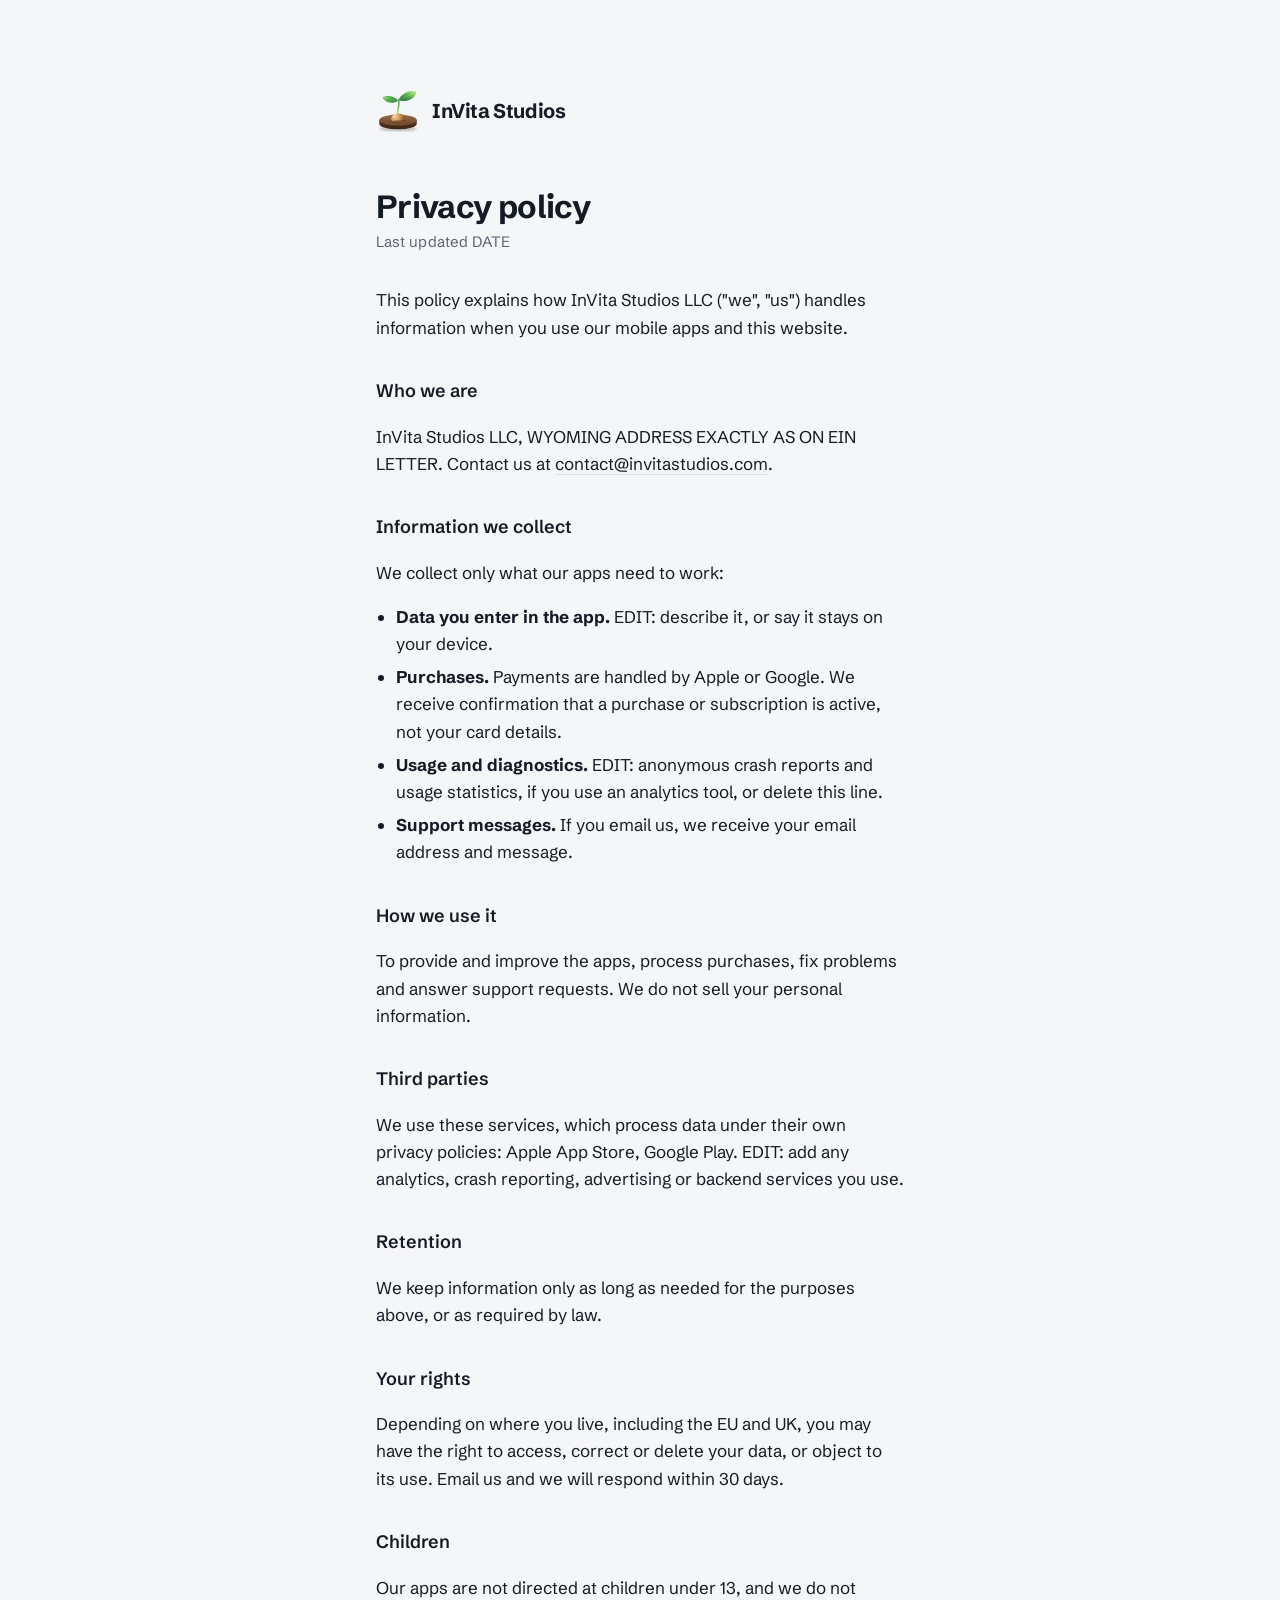
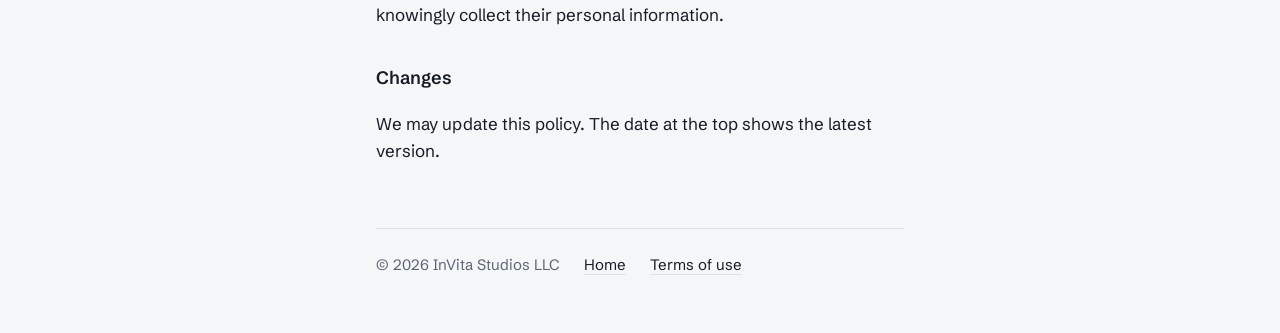
==== privacy.html @ d4cd72a9 "Add files via upload" ====
<!doctype html>
<html lang="en">
<head>
  <meta charset="utf-8">
  <meta name="viewport" content="width=device-width, initial-scale=1">
  <title>Privacy policy – InVita Studios LLC</title>
  <link rel="icon" href="favicon-32.png" sizes="32x32" type="image/png">
  <link rel="apple-touch-icon" href="apple-touch-icon.png">
  <link rel="preload" href="font.woff2" as="font" type="font/woff2" crossorigin>
  <link rel="stylesheet" href="style.css">
</head>
<body>
  <main class="page doc">
    <a class="brand" href="index.html">
      <img class="logo" src="logo.svg" alt="" width="64" height="64">
      <span class="brand-name">InVita Studios</span>
    </a>

    <h1 class="doc-title">Privacy policy</h1>
    <p class="updated">Last updated DATE</p>

    <p>This policy explains how InVita Studios LLC ("we", "us") handles information when you use our mobile apps and this website.</p>

    <h3>Who we are</h3>
    <p>InVita Studios LLC, WYOMING ADDRESS EXACTLY AS ON EIN LETTER. Contact us at <a href="mailto:contact@invitastudios.com">contact@invitastudios.com</a>.</p>

    <h3>Information we collect</h3>
    <p>We collect only what our apps need to work:</p>
    <ul>
      <li><strong>Data you enter in the app.</strong> EDIT: describe it, or say it stays on your device.</li>
      <li><strong>Purchases.</strong> Payments are handled by Apple or Google. We receive confirmation that a purchase or subscription is active, not your card details.</li>
      <li><strong>Usage and diagnostics.</strong> EDIT: anonymous crash reports and usage statistics, if you use an analytics tool, or delete this line.</li>
      <li><strong>Support messages.</strong> If you email us, we receive your email address and message.</li>
    </ul>

    <h3>How we use it</h3>
    <p>To provide and improve the apps, process purchases, fix problems and answer support requests. We do not sell your personal information.</p>

    <h3>Third parties</h3>
    <p>We use these services, which process data under their own privacy policies: Apple App Store, Google Play. EDIT: add any analytics, crash reporting, advertising or backend services you use.</p>

    <h3>Retention</h3>
    <p>We keep information only as long as needed for the purposes above, or as required by law.</p>

    <h3>Your rights</h3>
    <p>Depending on where you live, including the EU and UK, you may have the right to access, correct or delete your data, or object to its use. Email us and we will respond within 30 days.</p>

    <h3>Children</h3>
    <p>Our apps are not directed at children under 13, and we do not knowingly collect their personal information.</p>

    <h3>Changes</h3>
    <p>We may update this policy. The date at the top shows the latest version.</p>

    <footer class="site-footer">
      <div class="legal">
        <span>&copy; 2026 InVita Studios LLC</span>
        <a href="index.html">Home</a>
        <a href="terms.html">Terms of use</a>
      </div>
    </footer>
  </main>
</body>
</html>
---- style.css ----
/* Schibsted Grotesk, SIL Open Font License (see font-license.txt) */
@font-face {
  font-family: "Schibsted Grotesk";
  src: url("font.woff2") format("woff2");
  font-weight: 400 900;
  font-style: normal;
  font-display: swap;
}

:root {
  --paper: #f5f6f8;
  --ink: #141b24;
  --slate: #5a6573;
  --rule: #dce1e7;
  --accent: #2f7d45;
  --accent-soft: #e1f0e3;
  --on-accent: #ffffff;
}

@media (prefers-color-scheme: dark) {
  :root {
    --paper: #12161c;
    --ink: #eef1f5;
    --slate: #9aa4b1;
    --rule: #29303a;
    --accent: #7fcf8c;
    --accent-soft: #1d3325;
    --on-accent: #12161c;
  }
}

* { box-sizing: border-box; }

html { -webkit-text-size-adjust: 100%; }

body {
  margin: 0;
  background: var(--paper);
  color: var(--ink);
  font-family: "Schibsted Grotesk", system-ui, -apple-system, "Segoe UI", Roboto, sans-serif;
  font-size: 17px;
  line-height: 1.6;
  -webkit-font-smoothing: antialiased;
}

.page {
  max-width: 36rem;
  margin: 0 auto;
  padding: 88px 24px 56px;
}

a {
  color: var(--ink);
  text-decoration: underline;
  text-decoration-color: var(--rule);
  text-decoration-thickness: 1px;
  text-underline-offset: 4px;
}
a:hover { text-decoration-color: var(--accent); }
a:focus-visible {
  outline: 2px solid var(--accent);
  outline-offset: 3px;
  border-radius: 4px;
}

/* App-icon shape, used for the logomark and app tiles */
.icon {
  display: inline-grid;
  place-items: center;
  flex: none;
  width: 56px;
  height: 56px;
  border-radius: 14px;
  background: var(--accent);
  color: var(--on-accent);
  font-size: 26px;
  font-weight: 700;
  line-height: 1;
}

/* Header */
.logo {
  display: block;
  flex: none;
  width: 64px;
  height: 64px;
}
.brand {
  display: flex;
  align-items: center;
  gap: 12px;
  text-decoration: none;
}
.brand-name {
  margin: 0;
  font-size: 28px;
  font-weight: 700;
  letter-spacing: -0.02em;
  line-height: 1.15;
}
.intro {
  margin: 36px 0 0;
  font-size: 21px;
  line-height: 1.5;
  letter-spacing: -0.005em;
}

/* Apps */
.apps { margin-top: 64px; }
.section-title {
  margin: 0 0 20px;
  font-size: 15px;
  font-weight: 600;
  color: var(--slate);
}
.building {
  margin: 0;
  padding: 20px 0;
  border-top: 1px solid var(--rule);
  border-bottom: 1px solid var(--rule);
}
.app {
  display: flex;
  gap: 16px;
  align-items: flex-start;
  padding: 20px 0;
  border-top: 1px solid var(--rule);
}
.app:last-child { border-bottom: 1px solid var(--rule); }
.app .icon {
  width: 48px;
  height: 48px;
  border-radius: 12px;
  font-size: 22px;
  background: var(--accent-soft);
  color: var(--accent);
}
.app-name {
  margin: 0;
  font-size: 17px;
  font-weight: 600;
}
.app p { margin: 2px 0 0; color: var(--slate); }
.app .status { margin-top: 8px; font-size: 14px; }

/* Footer */
.site-footer {
  margin-top: 64px;
  display: grid;
  grid-template-columns: 1fr 1fr;
  gap: 24px 32px;
  font-size: 15px;
  color: var(--slate);
}
.site-footer h2 {
  margin: 0 0 4px;
  font-size: 15px;
  font-weight: 600;
  color: var(--ink);
}
.site-footer p { margin: 0; }
.site-footer .legal {
  grid-column: 1 / -1;
  display: flex;
  flex-wrap: wrap;
  gap: 8px 24px;
  padding-top: 24px;
  border-top: 1px solid var(--rule);
}

@media (max-width: 520px) {
  .page { padding-top: 56px; }
  .intro { font-size: 19px; }
  .site-footer { grid-template-columns: 1fr; }
}

/* Policy pages */
.doc .logo { width: 44px; height: 44px; }
.doc .brand-name { font-size: 20px; }
.doc-title {
  margin: 56px 0 4px;
  font-size: 32px;
  font-weight: 700;
  letter-spacing: -0.02em;
  line-height: 1.2;
}
.updated { margin: 0 0 32px; font-size: 15px; color: var(--slate); }
.doc h3 {
  margin: 36px 0 6px;
  font-size: 18px;
  font-weight: 600;
}
.doc ul { padding-left: 20px; }
.doc li + li { margin-top: 6px; }
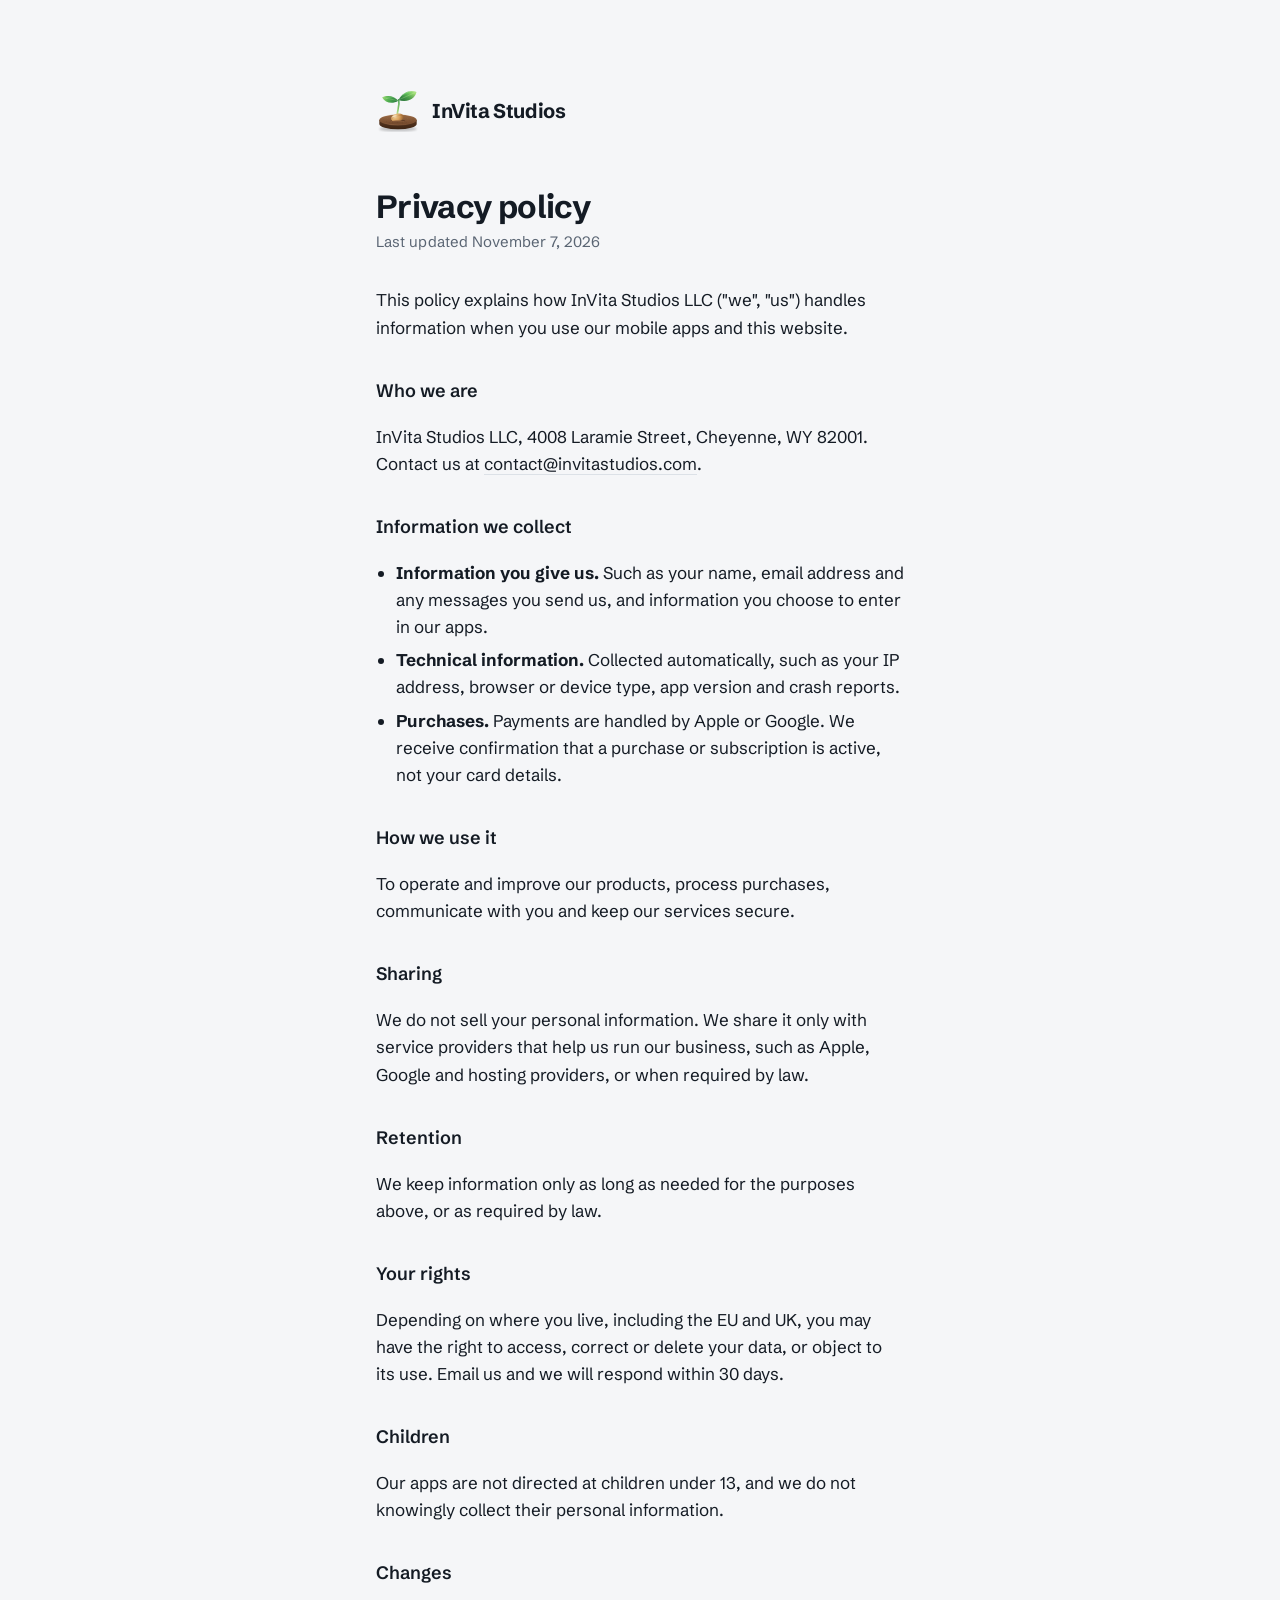
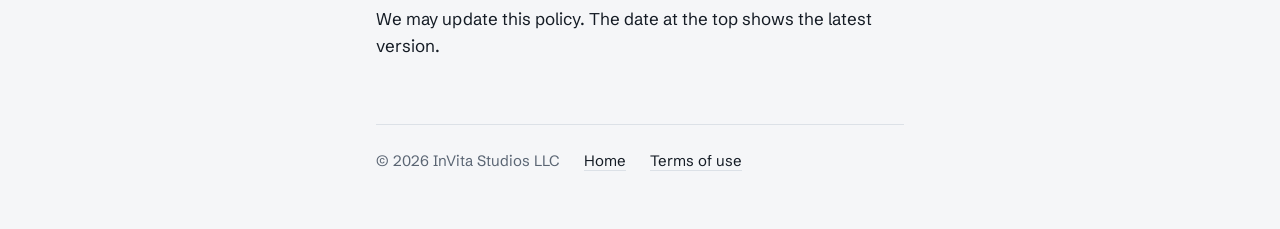
==== commit d50477c3: "Add files via upload" ====
--- a/privacy.html
+++ b/privacy.html
@@ -17,27 +17,25 @@
     </a>
 
     <h1 class="doc-title">Privacy policy</h1>
-    <p class="updated">Last updated DATE</p>
+    <p class="updated">Last updated November 7, 2026</p>
 
     <p>This policy explains how InVita Studios LLC ("we", "us") handles information when you use our mobile apps and this website.</p>
 
     <h3>Who we are</h3>
-    <p>InVita Studios LLC, WYOMING ADDRESS EXACTLY AS ON EIN LETTER. Contact us at <a href="mailto:contact@invitastudios.com">contact@invitastudios.com</a>.</p>
+    <p>InVita Studios LLC, 4008 Laramie Street, Cheyenne, WY 82001. Contact us at <a href="mailto:contact@invitastudios.com">contact@invitastudios.com</a>.</p>
 
     <h3>Information we collect</h3>
-    <p>We collect only what our apps need to work:</p>
     <ul>
-      <li><strong>Data you enter in the app.</strong> EDIT: describe it, or say it stays on your device.</li>
+      <li><strong>Information you give us.</strong> Such as your name, email address and any messages you send us, and information you choose to enter in our apps.</li>
+      <li><strong>Technical information.</strong> Collected automatically, such as your IP address, browser or device type, app version and crash reports.</li>
       <li><strong>Purchases.</strong> Payments are handled by Apple or Google. We receive confirmation that a purchase or subscription is active, not your card details.</li>
-      <li><strong>Usage and diagnostics.</strong> EDIT: anonymous crash reports and usage statistics, if you use an analytics tool, or delete this line.</li>
-      <li><strong>Support messages.</strong> If you email us, we receive your email address and message.</li>
     </ul>
 
     <h3>How we use it</h3>
-    <p>To provide and improve the apps, process purchases, fix problems and answer support requests. We do not sell your personal information.</p>
+    <p>To operate and improve our products, process purchases, communicate with you and keep our services secure.</p>
 
-    <h3>Third parties</h3>
-    <p>We use these services, which process data under their own privacy policies: Apple App Store, Google Play. EDIT: add any analytics, crash reporting, advertising or backend services you use.</p>
+    <h3>Sharing</h3>
+    <p>We do not sell your personal information. We share it only with service providers that help us run our business, such as Apple, Google and hosting providers, or when required by law.</p>
 
     <h3>Retention</h3>
     <p>We keep information only as long as needed for the purposes above, or as required by law.</p>
